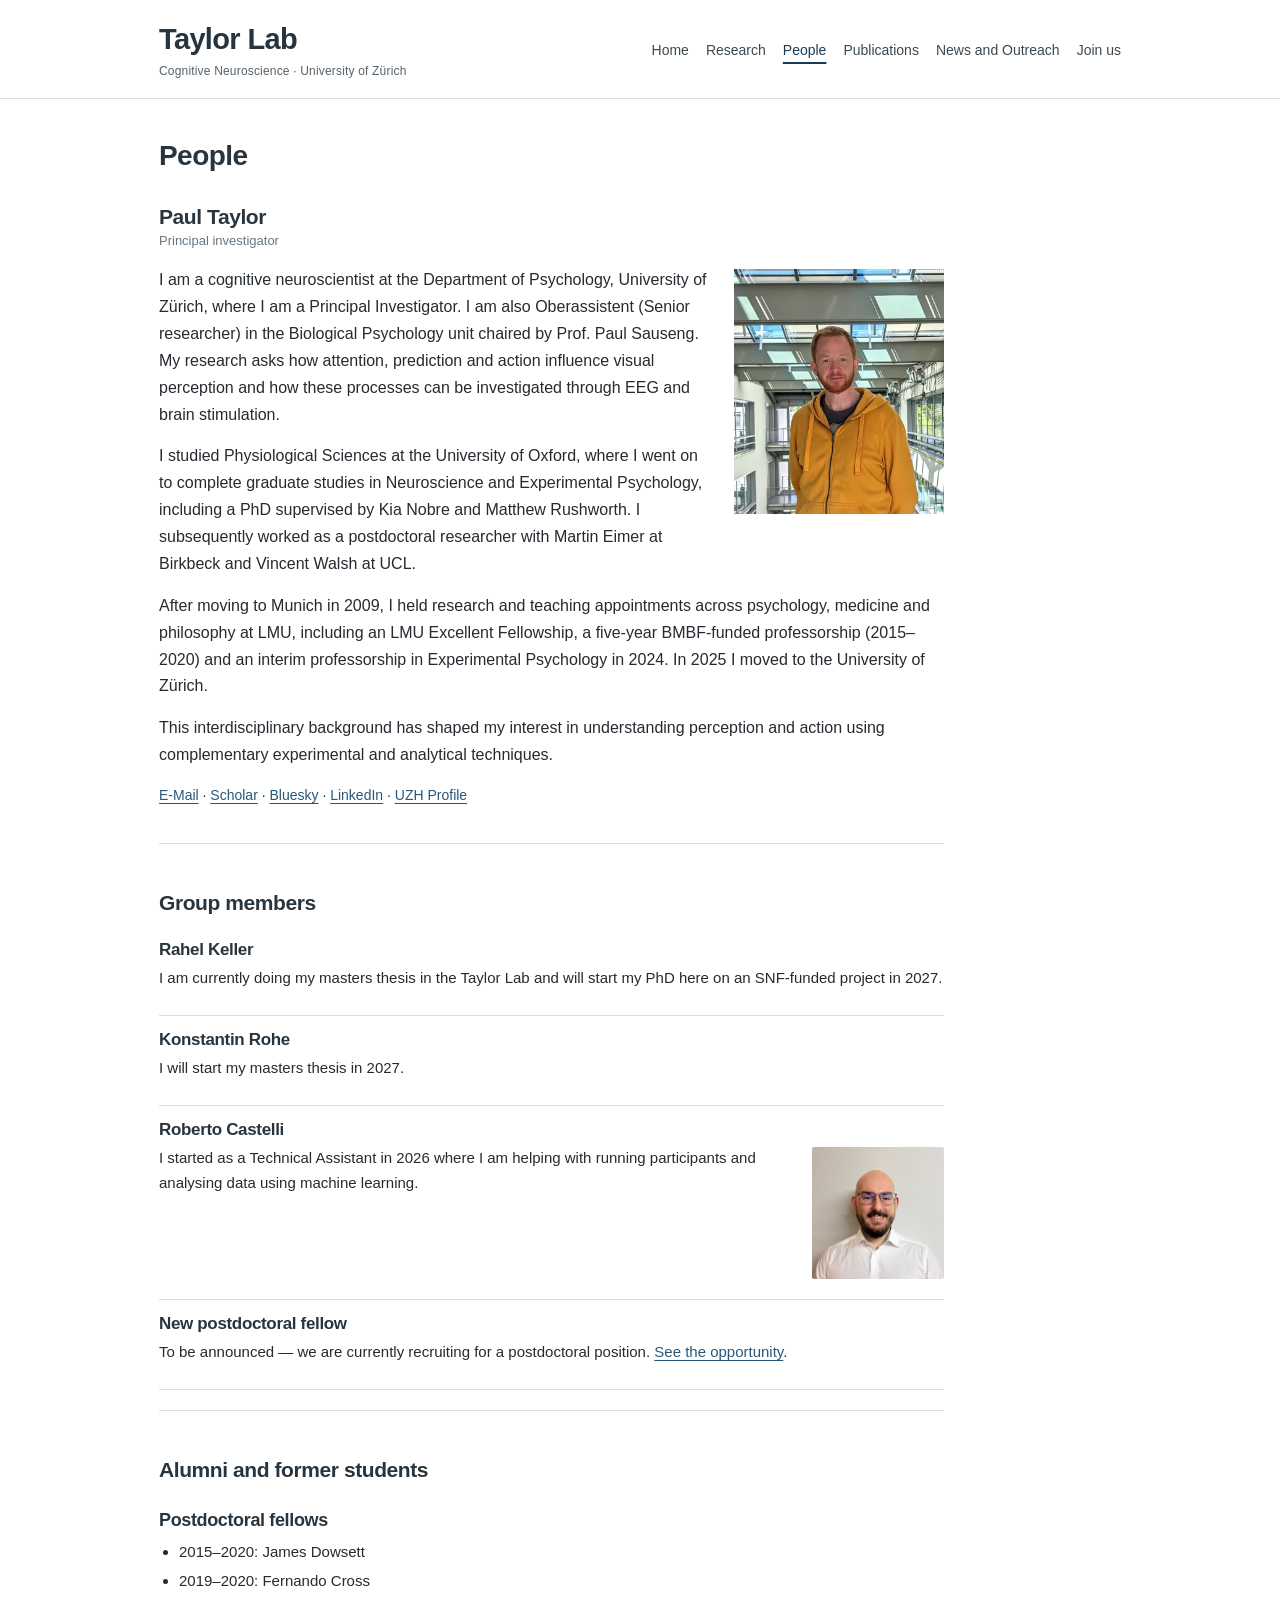
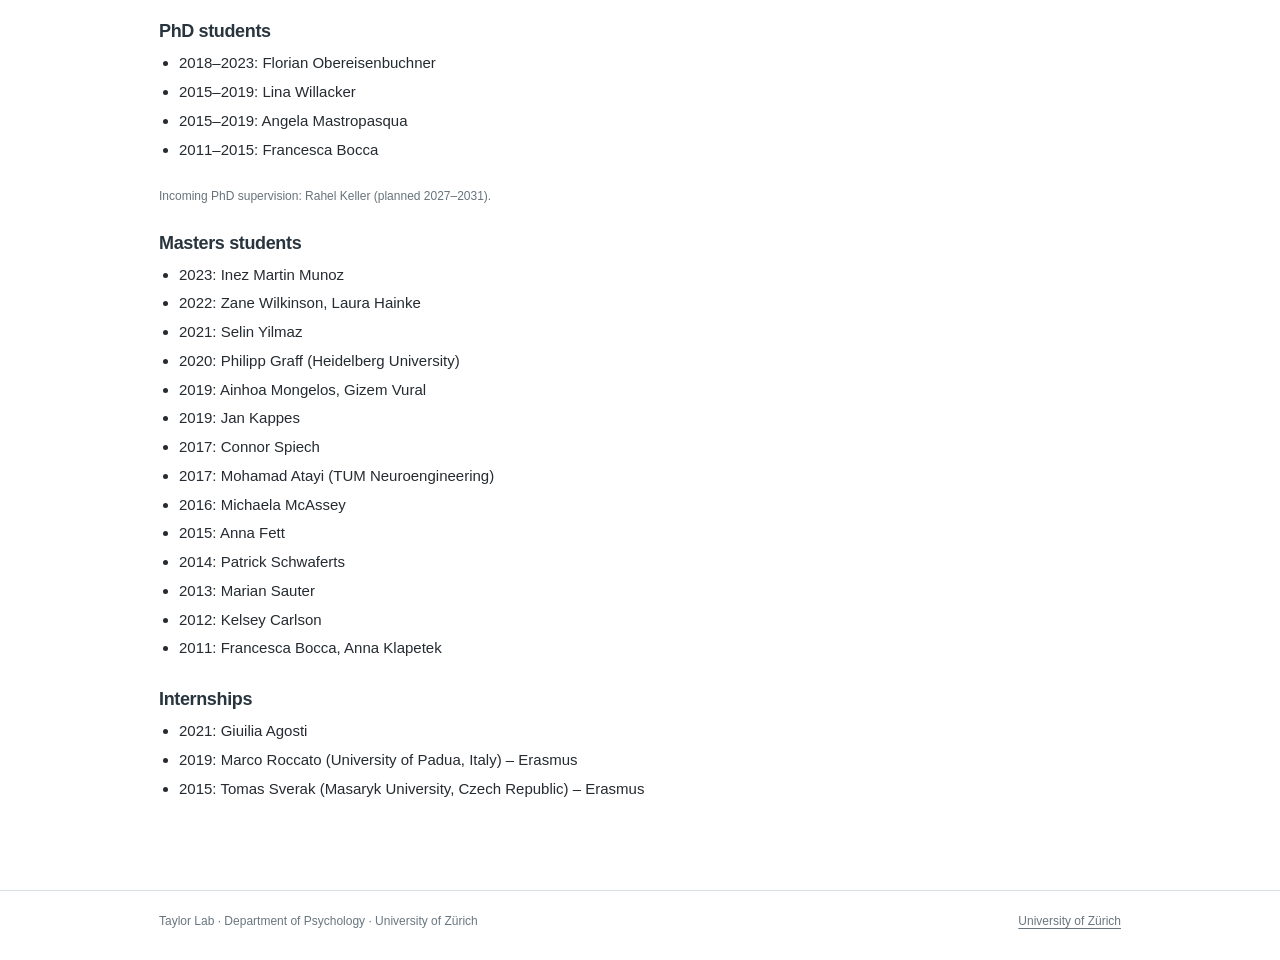
==== people.html @ 4894fa9a "Add files via upload Initial Taylor Lab website" ====
<!DOCTYPE html>

<html lang="en">
<head>
<meta charset="utf-8"/>
<meta content="width=device-width, initial-scale=1" name="viewport"/>
<meta content="Paul Taylor and the cognitive neuroscience research group at the University of Zürich." name="description"/>
<meta content="#ffffff" name="theme-color"/>
<title>People | Taylor Lab</title>
<link href="assets/style.css" rel="stylesheet"/>
<script defer="True" src="assets/contact.js"></script></head>
<body>
<a class="skip-link" href="#content">Skip to content</a>
<header class="site-header">
<div class="masthead">
<div class="identity"><a href="index.html">Taylor Lab</a><small>Cognitive Neuroscience · University of Zürich</small></div>
<nav aria-label="Main navigation"><a href="index.html">Home</a><a href="research.html">Research</a><a aria-current="page" href="people.html">People</a><a href="publications.html">Publications</a><a href="news.html">News and Outreach</a><a href="join.html">Join us</a></nav>
</div>
</header>
<main class="container main" id="content">
<article class="content reading-width"><h1 class="page-title">People</h1>
<section class="person-profile" id="paul-taylor">
<h2 class="person-name">Paul Taylor</h2><p class="eyebrow">Principal investigator</p>
<img alt="Photograph of Paul Taylor in a yellow jacket inside a university building" class="profile-photo" height="793" loading="lazy" src="assets/paul-taylor.jpg" width="680"/>
<p>I am a cognitive neuroscientist at the Department of Psychology, University of Zürich, where I am a Principal Investigator. I am also Oberassistent (Senior researcher) in the Biological Psychology unit chaired by Prof. Paul Sauseng. My research asks how attention, prediction and action influence visual perception and how these processes can be investigated through EEG and brain stimulation.</p>
<p>I studied Physiological Sciences at the University of Oxford, where I went on to complete graduate studies in Neuroscience and Experimental Psychology, including a PhD supervised by Kia Nobre and Matthew Rushworth. I subsequently worked as a postdoctoral researcher with Martin Eimer at Birkbeck and Vincent Walsh at UCL.</p>
<p>After moving to Munich in 2009, I held research and teaching appointments across psychology, medicine and philosophy at LMU, including an LMU Excellent Fellowship, a five-year BMBF-funded professorship (2015–2020) and an interim professorship in Experimental Psychology in 2024. In 2025 I moved to the University of Zürich.</p>
<p>This interdisciplinary background has shaped my interest in understanding perception and action using complementary experimental and analytical techniques.</p>
<p class="profile-links" id="contact"><a aria-label="E-mail Paul Taylor" class="email-link" data-host="psychologie.uzh.ch" data-user="paul.taylor" href="#contact">E-Mail</a><span aria-hidden="true"> · </span><a href="https://scholar.google.com/citations?user=MLJGqKoAAAAJ&amp;hl=en" rel="noopener noreferrer">Scholar</a><span aria-hidden="true"> · </span><a href="https://bsky.app/profile/paultaylorbrain.bsky.social" rel="noopener noreferrer">Bluesky</a><span aria-hidden="true"> · </span><a href="https://www.linkedin.com/in/paul-taylor-a242ba1a2/" rel="noopener noreferrer">LinkedIn</a><span aria-hidden="true"> · </span><a href="https://www.psychology.uzh.ch/en/areas/nec/neurokog/team/PI/ptaylor.html" rel="noopener noreferrer">UZH Profile</a></p>
<noscript><p class="small-muted">To contact Paul Taylor without JavaScript, please use the <a href="https://www.psychologie.uzh.ch/">UZH Psychology website</a>.</p></noscript>
</section>
<section class="people-section" id="members"><h2>Group members</h2>
<div class="member"><h3>Rahel Keller</h3><p>I am currently doing my masters thesis in the Taylor Lab and will start my PhD here on an SNF-funded project in 2027.</p></div>
<div class="member"><h3>Konstantin Rohe</h3><p>I will start my masters thesis in 2027.</p></div>
<div class="member member-with-photo"><h3>Roberto Castelli</h3><img alt="Portrait of Roberto Castelli" class="member-photo" height="180" loading="lazy" src="assets/roberto-castelli.jpg" width="180"/><p>I started as a Technical Assistant in 2026 where I am helping with running participants and analysing data using machine learning.</p></div>
<div class="member"><h3>New postdoctoral fellow</h3><p>To be announced — we are currently recruiting for a postdoctoral position. <a href="join.html">See the opportunity</a>.</p></div>
</section>
<section class="people-section" id="alumni"><h2>Alumni and former students</h2>
<h3>Postdoctoral fellows</h3>
<ul class="people-list"><li>2015–2020: James Dowsett</li><li>2019–2020: Fernando Cross</li></ul>
<h3>PhD students</h3><ul class="people-list">
<li>2018–2023: Florian Obereisenbuchner</li><li>2015–2019: Lina Willacker</li><li>2015–2019: Angela Mastropasqua</li><li>2011–2015: Francesca Bocca</li>
</ul>
<p class="small-muted">Incoming PhD supervision: Rahel Keller (planned 2027–2031).</p>
<h3>Masters students</h3><ul class="people-list">
<li>2023: Inez Martin Munoz</li><li>2022: Zane Wilkinson, Laura Hainke</li><li>2021: Selin Yilmaz</li><li>2020: Philipp Graff (Heidelberg University)</li><li>2019: Ainhoa Mongelos, Gizem Vural</li><li>2019: Jan Kappes</li><li>2017: Connor Spiech</li><li>2017: Mohamad Atayi (TUM Neuroengineering)</li><li>2016: Michaela McAssey</li><li>2015: Anna Fett</li><li>2014: Patrick Schwaferts</li><li>2013: Marian Sauter</li><li>2012: Kelsey Carlson</li><li>2011: Francesca Bocca, Anna Klapetek</li>
</ul>
<h3>Internships</h3><ul class="people-list"><li>2021: Giuilia Agosti</li><li>2019: Marco Roccato (University of Padua, Italy) – Erasmus</li><li>2015: Tomas Sverak (Masaryk University, Czech Republic) – Erasmus</li></ul>
</section></article>
</main>
<footer class="site-footer"><div class="footer-inner"><span>Taylor Lab · Department of Psychology · University of Zürich</span><span><a href="https://www.psychologie.uzh.ch/" rel="noopener noreferrer">University of Zürich</a></span></div></footer>
</body>
</html>
---- assets/style.css ----
:root{--ink:#252b30;--secondary:#57626a;--link:#285879;--rule:#d8dfe2;--paper:#fff;--light:#f2f4f5;--max:1010px}
*{box-sizing:border-box}html{scroll-behavior:smooth}body{margin:0;background:var(--paper);color:var(--ink);font:16px/1.68 Arial,Helvetica,sans-serif;-webkit-font-smoothing:antialiased}a{color:var(--link);text-underline-offset:3px}a:hover{color:#173c53}a:focus-visible{outline:2px solid #285879;outline-offset:3px}header{border-bottom:1px solid var(--rule)}.masthead{max-width:var(--max);margin:auto;padding:23px 24px 18px;display:flex;align-items:end;justify-content:space-between;gap:20px}.identity{flex:0 0 300px;min-width:205px}.identity a{display:inline-block;font-size:29px;line-height:1.15;font-weight:600;letter-spacing:-.65px;text-decoration:none;color:#25343e;white-space:nowrap}.identity small{display:block;color:var(--secondary);font-size:12px;letter-spacing:.015em;line-height:1.4;margin-top:5px}nav{display:flex;gap:23px;flex-wrap:nowrap;align-items:center;padding-bottom:1px}nav a{white-space:nowrap;color:#3d4850;text-decoration:none;font-size:14px;font-weight:400}nav a[aria-current="page"]{color:#173c53;text-decoration:underline;text-underline-offset:7px;text-decoration-thickness:2px}.container{max-width:var(--max);margin:0 auto;padding:0 24px}.main{padding-top:38px;padding-bottom:65px}.feature{margin:0 0 29px}.feature svg{display:block;width:100%;height:auto;background:#f1f3f4;border:1px solid #e5e9ec}.feature figcaption{font-size:12px;color:#66737b;margin-top:6px}.columns{display:grid;grid-template-columns:minmax(0,1fr) 270px;gap:65px}.content{min-width:0}.content h1,.content h2,.content h3{font-weight:600;color:#29353e;line-height:1.28;letter-spacing:-.02em}.content h1{font-size:28px;margin:1px 0 14px}.content h2{font-size:21px;margin:30px 0 10px}.content h3{font-size:18px;margin:25px 0 6px}.content p{margin:0 0 15px}.intro{font-size:17px;line-height:1.65}.sidebar h2{font-size:16px;letter-spacing:0;font-weight:600;line-height:1.35;margin:2px 0 12px}.sidebar{border-left:1px solid var(--rule);padding-left:26px;font-size:14px;line-height:1.65;color:#39434a}.sidebar p{margin:0 0 15px}.sidebar section+section{border-top:1px solid var(--rule);padding-top:19px;margin-top:21px}.sidebar .minor{color:#67747c;font-size:13px}.more-link{font-size:15px}.divider{border:0;border-top:1px solid var(--rule);margin:35px 0}.research-line{padding:12px 0 14px;border-bottom:1px solid var(--rule)}.research-line:first-of-type{border-top:1px solid var(--rule)}.research-line h3{font-size:17px;margin:0 0 6px}.research-line p{font-size:15px;margin:0}.page-title{margin-bottom:20px!important}.lead{font-size:17px}.research-entry{padding-bottom:18px;border-bottom:1px solid var(--rule);margin:28px 0}.research-entry:last-of-type{border-bottom:0}.research-entry h2{margin:0 0 11px}.draft-note{font-size:13px;color:#68757b;border-left:3px solid #bbcbd4;padding-left:13px;margin:22px 0}.small-list{padding-left:20px}.small-list li{margin-bottom:10px}footer{border-top:1px solid var(--rule);font-size:12px;color:#69767f}.footer-inner{max-width:var(--max);margin:auto;padding:20px 24px 28px;display:flex;justify-content:space-between;gap:20px;flex-wrap:wrap}.footer-inner a{color:inherit}.no-photo{width:100%;max-width:230px;min-height:225px;border:1px solid var(--rule);background:#f2f3f3;color:#7d898f;display:flex;align-items:center;justify-content:center;text-align:center;font-size:13px;padding:16px}.two-col{display:grid;grid-template-columns:minmax(0,1fr) 230px;gap:28px}.eyebrow{color:#667680;font-size:13px}.opportunity{border-top:1px solid var(--rule);padding-top:16px}.mini-list{list-style:none;padding:0;margin:0}.mini-list li{border-bottom:1px solid var(--rule);padding:10px 0}.mini-list li:first-child{border-top:1px solid var(--rule)}
@media(max-width:730px){.masthead{display:block;padding:20px 20px 12px}.identity{flex:auto}.identity a{font-size:26px}nav{gap:16px;flex-wrap:wrap;padding-top:17px}nav a{font-size:14px}.container{padding:0 20px}.main{padding-top:22px;padding-bottom:45px}.columns{grid-template-columns:1fr;gap:22px}.sidebar{border-left:0;border-top:1px solid var(--rule);padding:20px 0 0}.feature{margin-bottom:23px}.content h1{font-size:25px}.intro{font-size:16px}.two-col{grid-template-columns:1fr}.no-photo{max-width:280px;min-height:180px}.footer-inner{padding:17px 20px 23px}}
@media(prefers-reduced-motion:reduce){html{scroll-behavior:auto}}

/* Minor typographic and accessibility refinements for release candidate */
.skip-link{position:absolute;z-index:100;left:0;top:0;width:1px;height:1px;overflow:hidden;margin:-1px;padding:0;border:0;clip:rect(0,0,0,0);clip-path:inset(50%);white-space:nowrap}
.skip-link:focus{left:10px;top:10px;width:auto;height:auto;margin:0;padding:9px 14px;border:2px solid #285879;clip:auto;clip-path:none;background:#fff}
.feature img{display:block;width:100%;height:auto;border:1px solid #e1e6e9}
.reading-width{max-width:785px}
.person-name{margin-bottom:0!important}
.paper-note{font-size:14px;line-height:1.6;color:#4e5b62;margin-top:6px}
.small-muted{color:#66737b;font-size:12px}
.publications-list{list-style:none;padding:0;margin:20px 0}
.publication{border-top:1px solid var(--rule);padding:18px 0 17px}
.publication:last-child{border-bottom:1px solid var(--rule)}
.publication-title{font-size:16px;line-height:1.5;font-weight:600}
.publication-details{font-size:13px;color:#57626a;margin:4px 0 7px;line-height:1.5}
.publication p{font-size:14px;line-height:1.6;color:#4e5a60;margin:0}
#content{scroll-margin-top:18px}
.research-entry{scroll-margin-top:18px}

@media (min-width:731px) and (max-width:920px){.masthead{align-items:flex-start;flex-wrap:wrap}.identity{flex:1 0 100%}nav{gap:22px}}

/* Compact citations within research themes */
.research-papers{margin:1px 0 14px;padding-left:20px;font-size:14px;line-height:1.6;color:#4e5b62}
.research-papers li{margin-bottom:8px}

/* October 2026 additions: preserve the approved restrained academic layout. */
.masthead{align-items:center}
.identity{flex-basis:275px}
nav{gap:17px;flex-wrap:wrap;justify-content:flex-end}
.feature img{display:block;width:100%;height:clamp(175px,29vw,300px);object-fit:cover;object-position:center 53%;border:0}
.profile-photo{float:right;width:210px;max-width:40%;height:auto;margin:2px 0 18px 25px;display:block}
.person-profile::after{content:"";display:table;clear:both}
.profile-links{font-size:14px}
.people-section{border-top:1px solid var(--rule);padding-top:16px;margin-top:20px}
.member{border-bottom:1px solid var(--rule);padding:8px 0 10px}
.member h3{margin:5px 0 4px;font-size:17px}
.member p{font-size:15px}
.people-list{margin:5px 0 22px;padding-left:20px;font-size:15px;line-height:1.65}
.people-list li{padding:2px 0}
.news-item{padding:12px 0 18px;border-bottom:1px solid var(--rule)}
.news-item h2{margin-top:12px}
.news-item .eyebrow{margin-top:-6px}
@media(max-width:900px){.masthead{align-items:flex-start;flex-wrap:wrap}.identity{flex:1 1 100%}nav{justify-content:flex-start;gap:17px}}
@media(max-width:530px){.profile-photo{width:150px;max-width:43%;margin-left:14px}.feature img{height:190px;object-position:50% 48%}nav{gap:12px 18px}}

/* November 2026: research image and team member portrait */
.research-figure{max-width:570px;margin:18px 0 32px}
.research-figure img{display:block;width:100%;height:auto}
.research-figure figcaption{font-size:12px;line-height:1.5;color:#66737b;margin-top:8px}
.member-with-photo{display:flow-root}
.member-photo{float:right;width:132px;height:132px;object-fit:cover;object-position:center 25%;border-radius:2px;margin:2px 0 10px 19px}
@media(max-width:530px){.member-photo{width:108px;height:108px;margin-left:13px}.research-figure{margin:15px 0 27px}}
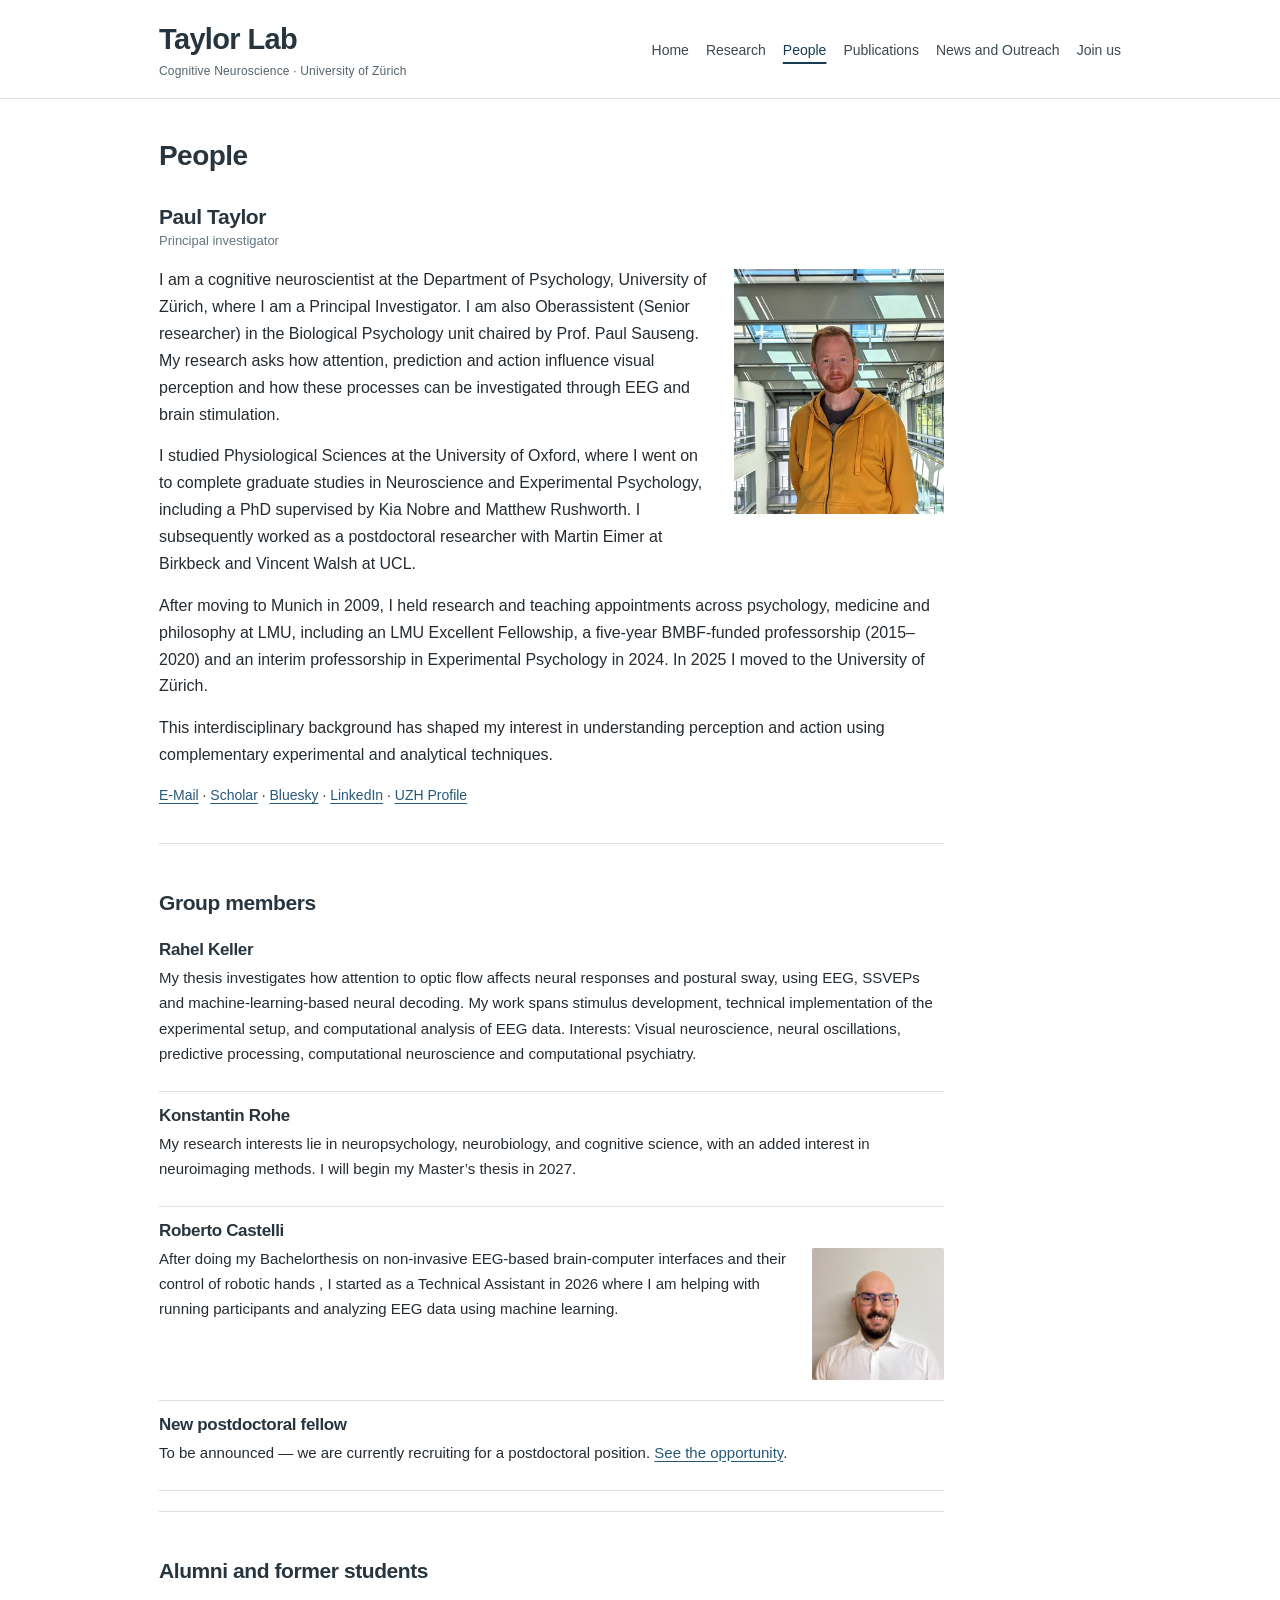
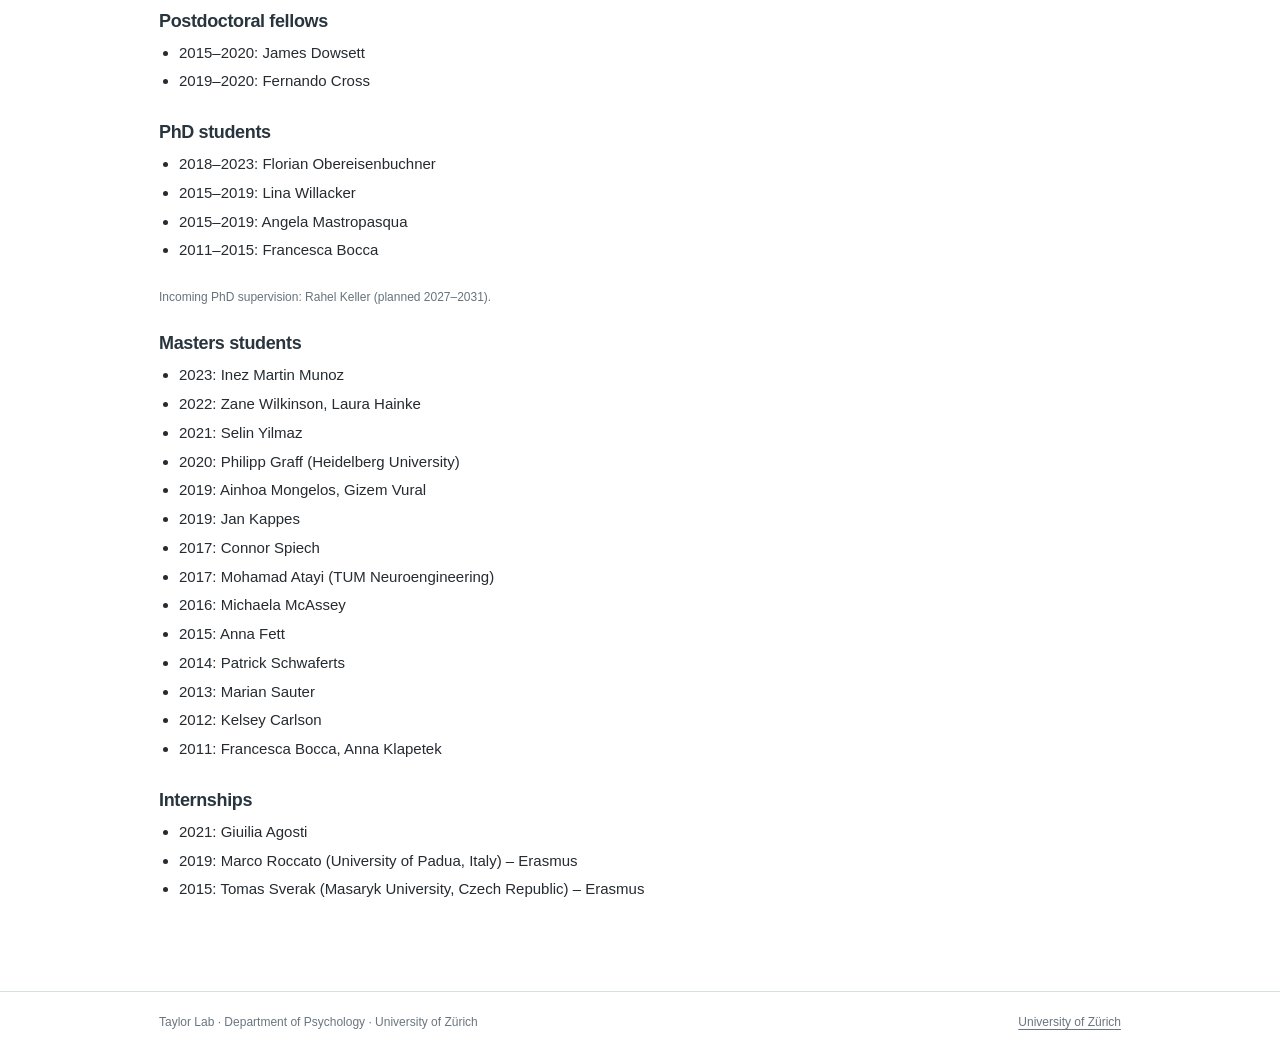
==== commit 407c5547: "update member profiles Updated member profiles with detailed research interests and backgrounds." ====
--- a/people.html
+++ b/people.html
@@ -30,9 +30,10 @@
 <noscript><p class="small-muted">To contact Paul Taylor without JavaScript, please use the <a href="https://www.psychologie.uzh.ch/">UZH Psychology website</a>.</p></noscript>
 </section>
 <section class="people-section" id="members"><h2>Group members</h2>
-<div class="member"><h3>Rahel Keller</h3><p>I am currently doing my masters thesis in the Taylor Lab and will start my PhD here on an SNF-funded project in 2027.</p></div>
-<div class="member"><h3>Konstantin Rohe</h3><p>I will start my masters thesis in 2027.</p></div>
-<div class="member member-with-photo"><h3>Roberto Castelli</h3><img alt="Portrait of Roberto Castelli" class="member-photo" height="180" loading="lazy" src="assets/roberto-castelli.jpg" width="180"/><p>I started as a Technical Assistant in 2026 where I am helping with running participants and analysing data using machine learning.</p></div>
+<div class="member"><h3>Rahel Keller</h3><p>My thesis investigates how attention to optic flow affects neural responses and postural sway, using EEG, SSVEPs and machine-learning-based neural decoding. My work spans stimulus development, technical implementation of the experimental setup, and computational analysis of EEG data.
+Interests: Visual neuroscience, neural oscillations, predictive processing, computational neuroscience and computational psychiatry.</p></div>
+<div class="member"><h3>Konstantin Rohe</h3><p>My research interests lie in neuropsychology, neurobiology, and cognitive science, with an added interest in neuroimaging methods. I will begin my Master’s thesis in 2027.</p></div>
+<div class="member member-with-photo"><h3>Roberto Castelli</h3><img alt="Portrait of Roberto Castelli" class="member-photo" height="180" loading="lazy" src="assets/roberto-castelli.jpg" width="180"/><p>After doing my Bachelorthesis on non-invasive EEG-based brain-computer interfaces and their control of robotic hands , I started as a Technical Assistant in 2026 where I am helping with running participants and analyzing EEG data using machine learning.</p></div>
 <div class="member"><h3>New postdoctoral fellow</h3><p>To be announced — we are currently recruiting for a postdoctoral position. <a href="join.html">See the opportunity</a>.</p></div>
 </section>
 <section class="people-section" id="alumni"><h2>Alumni and former students</h2>
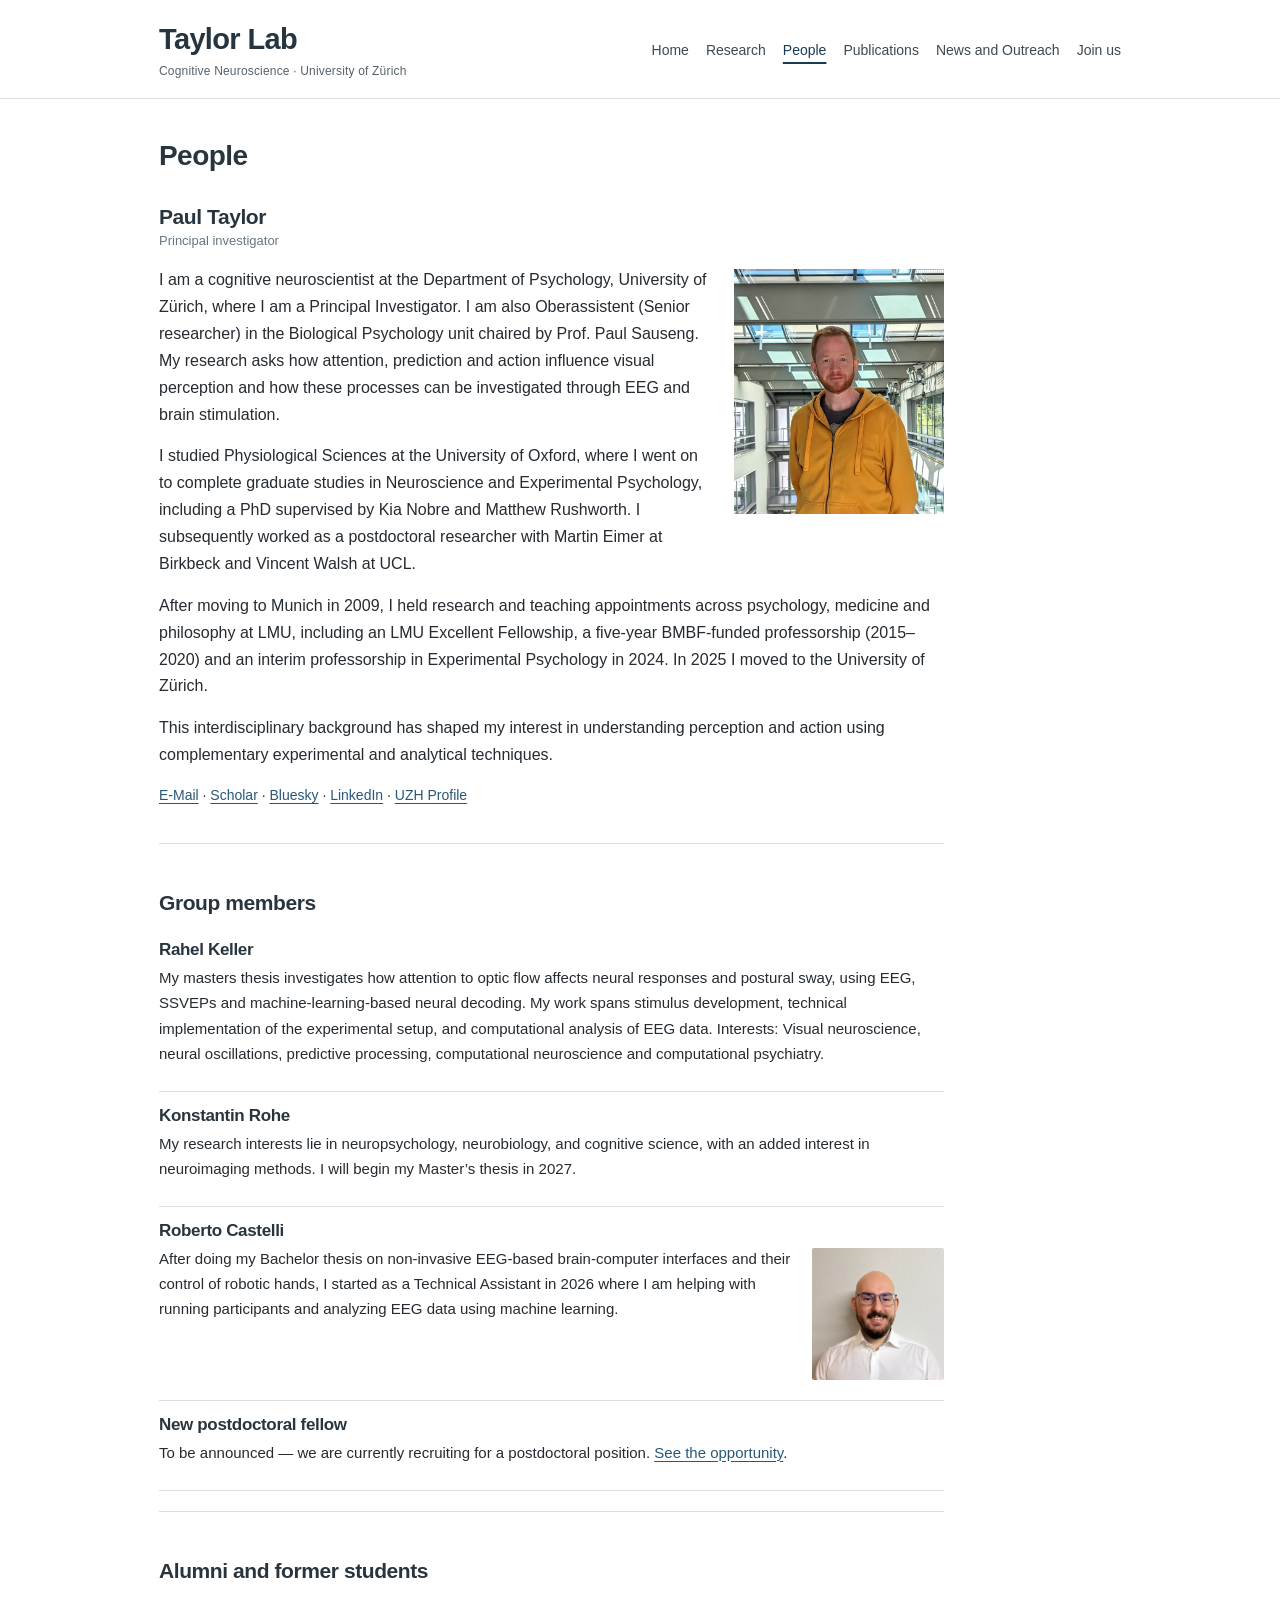
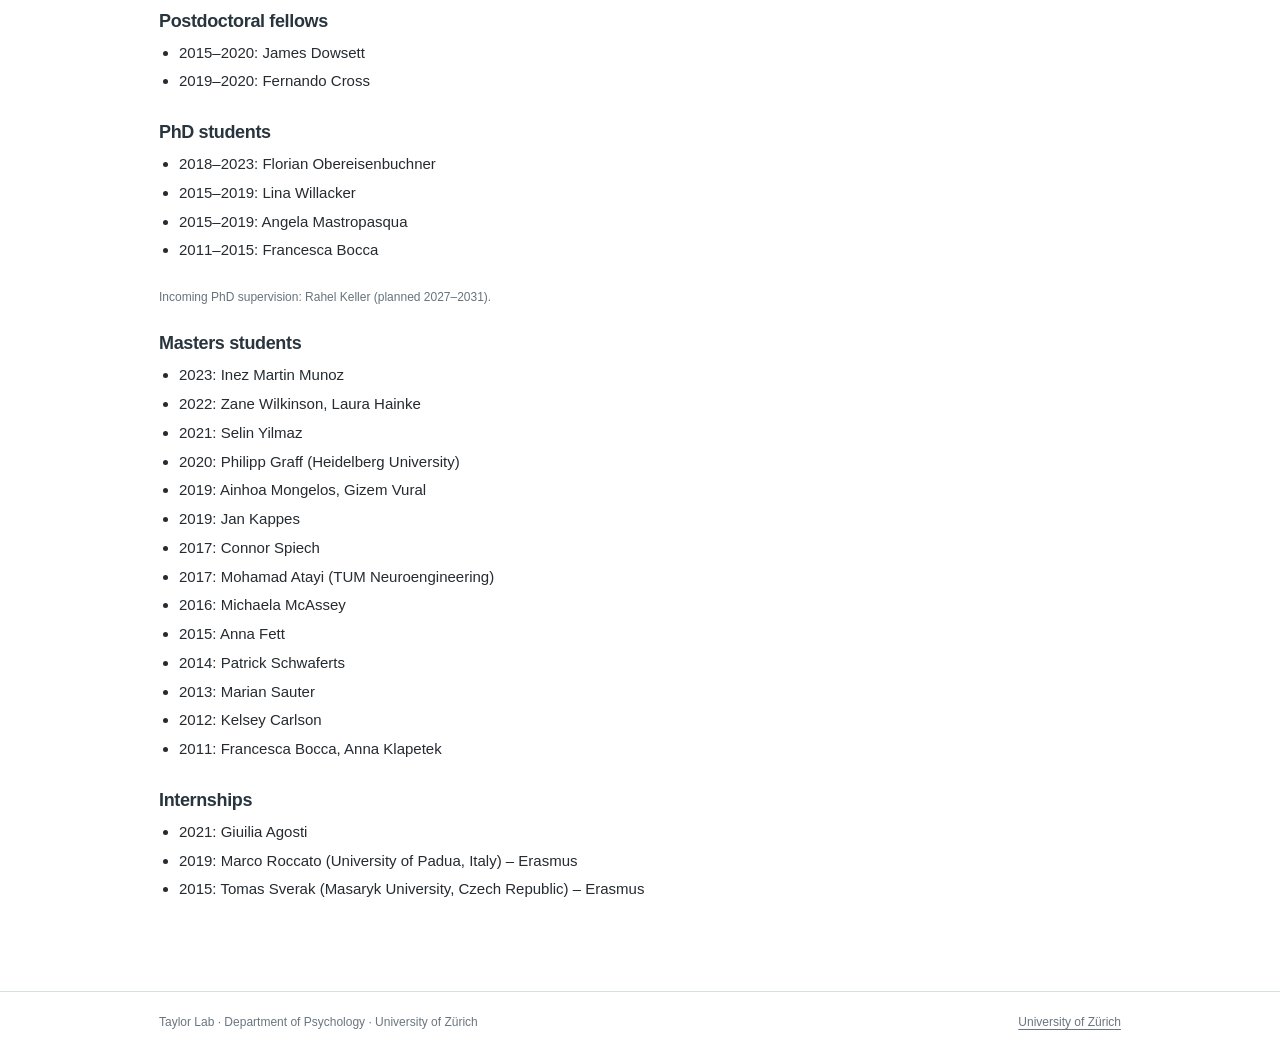
==== commit 7f1a7326: "Revise member descriptions and correct spelling Updated Rahel Keller's thesis description and added " ====
--- a/people.html
+++ b/people.html
@@ -30,10 +30,10 @@
 <noscript><p class="small-muted">To contact Paul Taylor without JavaScript, please use the <a href="https://www.psychologie.uzh.ch/">UZH Psychology website</a>.</p></noscript>
 </section>
 <section class="people-section" id="members"><h2>Group members</h2>
-<div class="member"><h3>Rahel Keller</h3><p>My thesis investigates how attention to optic flow affects neural responses and postural sway, using EEG, SSVEPs and machine-learning-based neural decoding. My work spans stimulus development, technical implementation of the experimental setup, and computational analysis of EEG data.
+<div class="member"><h3>Rahel Keller</h3><p>My masters thesis investigates how attention to optic flow affects neural responses and postural sway, using EEG, SSVEPs and machine-learning-based neural decoding. My work spans stimulus development, technical implementation of the experimental setup, and computational analysis of EEG data.
 Interests: Visual neuroscience, neural oscillations, predictive processing, computational neuroscience and computational psychiatry.</p></div>
 <div class="member"><h3>Konstantin Rohe</h3><p>My research interests lie in neuropsychology, neurobiology, and cognitive science, with an added interest in neuroimaging methods. I will begin my Master’s thesis in 2027.</p></div>
-<div class="member member-with-photo"><h3>Roberto Castelli</h3><img alt="Portrait of Roberto Castelli" class="member-photo" height="180" loading="lazy" src="assets/roberto-castelli.jpg" width="180"/><p>After doing my Bachelorthesis on non-invasive EEG-based brain-computer interfaces and their control of robotic hands , I started as a Technical Assistant in 2026 where I am helping with running participants and analyzing EEG data using machine learning.</p></div>
+<div class="member member-with-photo"><h3>Roberto Castelli</h3><img alt="Portrait of Roberto Castelli" class="member-photo" height="180" loading="lazy" src="assets/roberto-castelli.jpg" width="180"/><p>After doing my Bachelor thesis on non-invasive EEG-based brain-computer interfaces and their control of robotic hands, I started as a Technical Assistant in 2026 where I am helping with running participants and analyzing EEG data using machine learning.</p></div>
 <div class="member"><h3>New postdoctoral fellow</h3><p>To be announced — we are currently recruiting for a postdoctoral position. <a href="join.html">See the opportunity</a>.</p></div>
 </section>
 <section class="people-section" id="alumni"><h2>Alumni and former students</h2>
